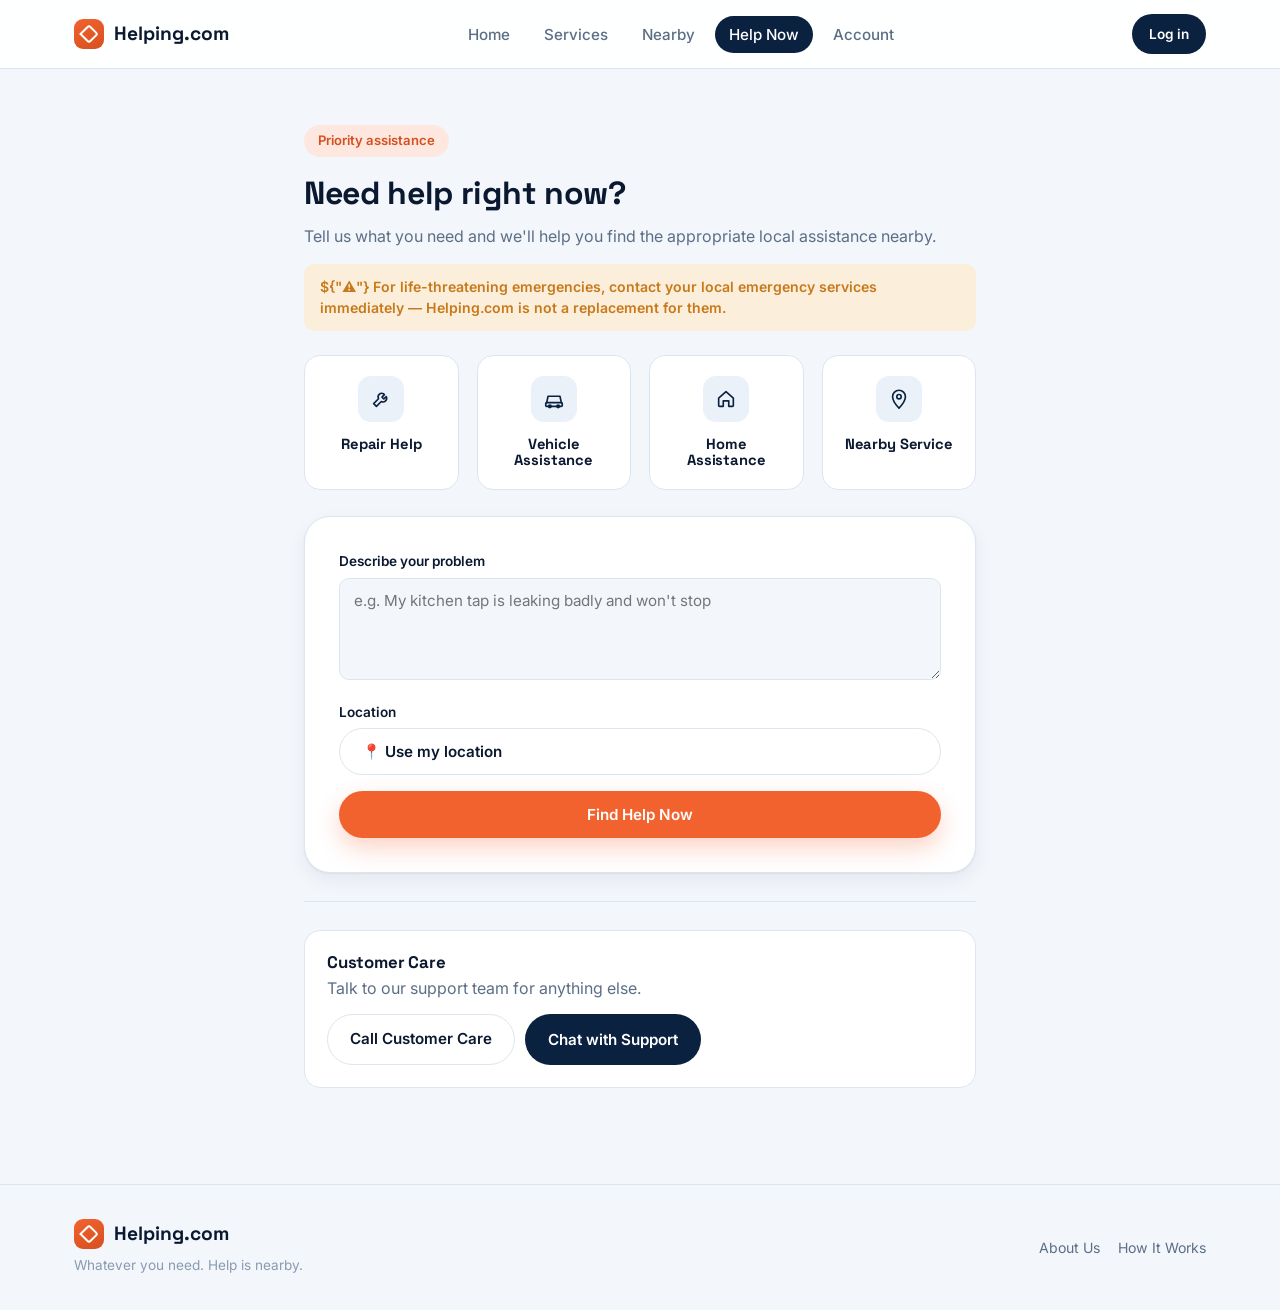
==== help-now.html @ bac557f1 "helping.com started" ====
<!DOCTYPE html>
<html lang="en">
<head>
<meta charset="UTF-8">
<meta name="viewport" content="width=device-width, initial-scale=1.0">
<title>Help Now — Helping.com</title>
<link rel="preconnect" href="https://fonts.googleapis.com">
<link href="https://fonts.googleapis.com/css2?family=Space+Grotesk:wght@500;600;700&family=Inter:wght@400;500;600;700&display=swap" rel="stylesheet">
<link rel="stylesheet" href="css/style.css">
</head>
<body>

<nav class="nav">
  <div class="container nav-row">
    <a href="index.html" class="brand"><span class="brand-mark"></span>Helping.com</a>
    <ul class="nav-links">
      <li><a href="index.html">Home</a></li>
      <li><a href="services.html">Services</a></li>
      <li><a href="nearby.html">Nearby</a></li>
      <li><a href="help-now.html" class="active">Help Now</a></li>
      <li><a href="account.html">Account</a></li>
    </ul>
    <div class="nav-actions">
      <span data-nav-auth></span>
      <button class="nav-toggle" aria-label="Menu"><svg width="22" height="22" viewBox="0 0 24 24" fill="none" stroke="currentColor" stroke-width="2"><path d="M4 7h16M4 12h16M4 17h16"/></svg></button>
    </div>
  </div>
</nav>

<header class="section" style="padding-bottom:0;">
  <div class="container" style="max-width:720px;">
    <span class="eyebrow-tag" style="background:var(--orange-tint);">Priority assistance</span>
    <h1>Need help right now?</h1>
    <p>Tell us what you need and we'll help you find the appropriate local assistance nearby.</p>
    <div class="info-strip" style="margin-bottom:24px;">${"⚠️"} For life-threatening emergencies, contact your local emergency services immediately — Helping.com is not a replacement for them.</div>
  </div>
</header>

<section class="section" style="padding-top:0;">
  <div class="container" style="max-width:720px;">
    <div class="grid grid-4" id="quickOptions" style="margin-bottom:26px;"></div>

    <div class="form-card" style="max-width:100%;">
      <div class="field">
        <label>Describe your problem</label>
        <textarea id="hnProblem" rows="4" placeholder="e.g. My kitchen tap is leaking badly and won't stop"></textarea>
      </div>
      <div class="field">
        <label>Location</label>
        <button type="button" class="btn btn-outline" id="hnLocate" style="width:100%;justify-content:flex-start;">📍 Use my location</button>
      </div>
      <button class="btn btn-primary btn-block" id="hnSubmit">Find Help Now</button>
    </div>

    <div class="divider"></div>

    <div class="card-panel" style="display:flex;justify-content:space-between;align-items:center;flex-wrap:wrap;gap:14px;">
      <div>
        <h3 style="font-size:1.05rem;margin-bottom:4px;">Customer Care</h3>
        <p style="margin:0;">Talk to our support team for anything else.</p>
      </div>
      <div style="display:flex;gap:10px;">
        <a href="tel:+910000000000" class="btn btn-outline">Call Customer Care</a>
        <button class="btn btn-navy" id="chatBtn">Chat with Support</button>
      </div>
    </div>
  </div>
</section>

<footer class="site-footer">
  <div class="container footer-row">
    <div><div class="brand" style="margin-bottom:6px;"><span class="brand-mark"></span>Helping.com</div><div class="footer-tag">Whatever you need. Help is nearby.</div></div>
    <div class="footer-links"><a href="about.html">About Us</a><a href="how-it-works.html">How It Works</a></div>
  </div>
</footer>

<nav class="bottom-nav">
  <div class="bottom-nav-row"><a href="index.html">Home</a><a href="services.html">Services</a><a href="nearby.html">Nearby</a><a href="help-now.html" class="active">Help</a><a href="account.html">Account</a></div>
</nav>

<script src="js/session.js"></script>
<script src="js/data.js"></script>
<script src="js/app.js"></script>
<script>
  const options = [
    { icon:"wrench", label:"Repair Help", q:"repair" },
    { icon:"car", label:"Vehicle Assistance", q:"mechanic" },
    { icon:"home", label:"Home Assistance", q:"cleaning" },
    { icon:"pin", label:"Nearby Service", href:"nearby.html" },
  ];
  document.getElementById("quickOptions").innerHTML = options.map(o => `
    <button class="service-card" style="align-items:center;text-align:center;cursor:pointer;border:1px solid var(--border);" data-q="${o.q||''}" data-href="${o.href||''}">
      <div class="service-icon">${icon(o.icon,22)}</div>
      <h3 style="font-size:.92rem;">${o.label}</h3>
    </button>`).join("");

  document.querySelectorAll("#quickOptions button").forEach(btn => {
    btn.addEventListener("click", () => {
      if (btn.dataset.href) { window.location.href = btn.dataset.href; return; }
      document.getElementById("hnProblem").value = "I need help with " + btn.dataset.q + " nearby.";
      toast("Pre-filled your request — add any extra details and submit.");
    });
  });

  document.getElementById("hnLocate").addEventListener("click", (e) => {
    e.target.textContent = "📍 Using Sector 4, Demo City";
    toast("Location set for this request.");
  });

  document.getElementById("hnSubmit").addEventListener("click", () => {
    const val = document.getElementById("hnProblem").value.trim();
    if (!val){ toast("Please describe what you need help with.", "error"); return; }
    toast("Searching for the most relevant help nearby…");
    setTimeout(() => window.location.href = "nearby.html?q=" + encodeURIComponent(val), 700);
  });

  document.getElementById("chatBtn").addEventListener("click", () => toast("Support chat is a demo feature in this prototype."));
</script>
</body>
</html>
---- css/style.css ----
/* ==========================================================================
   HELPING.COM — design tokens
   Palette: deep navy + helping orange, on a soft blue-white field.
   Type: Space Grotesk (display) / Inter (body).
   Motif: the "ping" — a location pin + expanding radar ring, used wherever
   we talk about distance or discovery, instead of generic card shadows.
   ========================================================================== */

:root{
  --navy:        #0B2140;
  --navy-2:      #14335C;
  --navy-ink:    #0A1830;
  --orange:      #F2622E;
  --orange-dark: #D6501F;
  --orange-tint: #FDE7DE;
  --white:       #FFFFFF;
  --bg:          #F3F7FC;
  --bg-alt:      #EAF1F9;
  --card:        #FFFFFF;
  --text:        #16233A;
  --text-muted:  #5C6E86;
  --text-faint:  #8A9AB0;
  --border:      #DCE6F0;
  --success:     #1E9E5A;
  --success-tint:#E4F6EC;
  --warn:        #C8791B;
  --warn-tint:   #FBEEDA;

  --radius-s: 10px;
  --radius-m: 16px;
  --radius-l: 26px;
  --shadow-1: 0 1px 2px rgba(10,24,48,.06), 0 8px 20px rgba(10,24,48,.06);
  --shadow-2: 0 18px 40px rgba(10,24,48,.14);

  --font-display: "Space Grotesk", "Inter", sans-serif;
  --font-body: "Inter", sans-serif;
}

*{ box-sizing: border-box; }
html{ scroll-behavior: smooth; }
body{
  margin:0;
  font-family: var(--font-body);
  background: var(--bg);
  color: var(--text);
  -webkit-font-smoothing: antialiased;
  line-height: 1.5;
}
img{ max-width:100%; display:block; }
a{ color: inherit; text-decoration: none; }
button{ font-family: inherit; }
h1,h2,h3,h4{
  font-family: var(--font-display);
  color: var(--navy-ink);
  margin: 0 0 .4em;
  line-height: 1.15;
  letter-spacing: -0.01em;
}
p{ margin: 0 0 1em; color: var(--text-muted); }
.container{ max-width: 1180px; margin: 0 auto; padding: 0 24px; }
:focus-visible{ outline: 2px solid var(--orange); outline-offset: 2px; }
@media (prefers-reduced-motion: reduce){
  *{ animation-duration: 0.001ms !important; transition-duration: 0.001ms !important; }
}

/* ---------- top nav ---------- */
.nav{
  position: sticky; top:0; z-index: 40;
  background: rgba(255,255,255,.92);
  backdrop-filter: blur(10px);
  border-bottom: 1px solid var(--border);
}
.nav-row{
  display:flex; align-items:center; justify-content:space-between;
  height: 68px;
}
.brand{ display:flex; align-items:center; gap:10px; font-family: var(--font-display); font-weight:700; font-size: 1.2rem; color: var(--navy-ink); }
.brand-mark{
  width: 30px; height: 30px; border-radius: 9px;
  background: linear-gradient(155deg, var(--orange) 0%, var(--orange-dark) 100%);
  position: relative; flex: none;
}
.brand-mark::after{
  content:""; position:absolute; inset: 8px; border: 2px solid #fff; border-radius: 3px 3px 3px 0; transform: rotate(45deg);
}
.nav-links{ display:flex; gap: 6px; list-style:none; margin:0; padding:0; }
.nav-links a{
  padding: 9px 14px; border-radius: 999px; font-size: .95rem; color: var(--text-muted); font-weight: 500;
}
.nav-links a:hover{ background: var(--bg-alt); color: var(--navy-ink); }
.nav-links a.active{ background: var(--navy); color: #fff; }
.nav-actions{ display:flex; align-items:center; gap: 10px; }
.loc-pill{
  display:flex; align-items:center; gap:6px; padding: 8px 12px; border-radius: 999px;
  background: var(--bg-alt); font-size: .85rem; color: var(--navy-ink); font-weight:600; border:1px solid var(--border); cursor:pointer;
}
.icon-btn{
  width: 38px; height:38px; border-radius:50%; display:grid; place-items:center;
  background: var(--bg-alt); border: 1px solid var(--border); color: var(--navy-ink); cursor:pointer;
}
.nav-toggle{ display:none; background:none; border:none; cursor:pointer; }

/* ---------- buttons ---------- */
.btn{
  display:inline-flex; align-items:center; justify-content:center; gap:8px;
  padding: 13px 22px; border-radius: 999px; font-weight: 600; font-size: .95rem;
  border: 1px solid transparent; cursor:pointer; transition: transform .15s ease, box-shadow .15s ease, background .15s ease;
  white-space: nowrap;
}
.btn:active{ transform: translateY(1px) scale(.99); }
.btn-primary{ background: var(--orange); color:#fff; box-shadow: 0 10px 24px rgba(242,98,46,.28); }
.btn-primary:hover{ background: var(--orange-dark); }
.btn-navy{ background: var(--navy); color:#fff; }
.btn-navy:hover{ background: var(--navy-2); }
.btn-outline{ background: #fff; color: var(--navy-ink); border-color: var(--border); }
.btn-outline:hover{ border-color: var(--navy); }
.btn-ghost{ background: transparent; color: var(--navy-ink); }
.btn-ghost:hover{ background: var(--bg-alt); }
.btn-sm{ padding: 9px 16px; font-size: .85rem; }
.btn-block{ width:100%; }
.btn[disabled]{ opacity:.55; cursor:not-allowed; }

/* ---------- hero ---------- */
.hero{
  padding: 64px 0 40px;
  position: relative; overflow: hidden;
}
.hero-grid{
  display:grid; grid-template-columns: 1.1fr .9fr; gap: 48px; align-items:center;
}
.eyebrow-tag{
  display:inline-flex; align-items:center; gap:8px; padding:6px 14px; border-radius:999px;
  background: var(--orange-tint); color: var(--orange-dark); font-weight:600; font-size:.82rem; margin-bottom:18px;
}
.hero h1{ font-size: clamp(2.2rem, 4vw, 3.4rem); max-width: 12ch; }
.hero-sub{ font-size: 1.08rem; max-width: 46ch; margin-bottom: 28px; }
.search-card{
  background:#fff; border-radius: var(--radius-l); padding: 10px; box-shadow: var(--shadow-2);
  border: 1px solid var(--border); display:flex; flex-direction:column; gap:6px;
}
.search-row{ display:flex; align-items:center; gap:10px; padding: 12px 16px; border-radius: 18px; }
.search-row:hover{ background: var(--bg-alt); }
.search-row input{ border:none; outline:none; background:transparent; font-size: .98rem; width:100%; color: var(--text); font-family: inherit; }
.search-divider{ height:1px; background: var(--border); margin: 0 16px; }
.search-actions{ display:flex; gap:10px; padding: 6px 8px 4px; }
.hero-actions{ display:flex; gap:14px; margin-top:22px; flex-wrap:wrap; }

/* radar / ping visual */
.ping-scene{
  position: relative; aspect-ratio: 1/1; max-width: 420px; margin: 0 auto;
  display:grid; place-items:center;
}
.ping-ring{
  position:absolute; border-radius:50%; border: 1.5px solid rgba(242,98,46,.35);
}
.ping-ring.r1{ width: 40%; height:40%; }
.ping-ring.r2{ width: 65%; height:65%; }
.ping-ring.r3{ width: 90%; height:90%; }
.ping-scene.animated .ping-ring{ animation: pingOut 3.2s ease-out infinite; }
.ping-scene.animated .ping-ring.r2{ animation-delay: .5s; }
.ping-scene.animated .ping-ring.r3{ animation-delay: 1s; }
@keyframes pingOut{ 0%{ opacity:.9; transform: scale(.85);} 100%{ opacity:0; transform: scale(1.08);} }
.ping-core{
  position:relative; z-index:2; width: 92px; height:92px; border-radius: 26px;
  background: linear-gradient(155deg, var(--navy) 0%, var(--navy-2) 100%);
  display:grid; place-items:center; box-shadow: var(--shadow-2);
}
.ping-core svg{ width: 40px; height:40px; }
.ping-chip{
  position:absolute; background:#fff; border-radius: 14px; padding:10px 14px; box-shadow: var(--shadow-1);
  display:flex; align-items:center; gap:8px; font-size:.82rem; font-weight:600; border: 1px solid var(--border);
}
.ping-chip.c1{ top: 6%; left: -4%; }
.ping-chip.c2{ bottom: 10%; right: -6%; }
.ping-chip.c3{ bottom: -2%; left: 18%; }
.dot{ width:8px; height:8px; border-radius:50%; }
.dot-live{ background: var(--success); box-shadow: 0 0 0 3px var(--success-tint); }

/* ---------- sections ---------- */
.section{ padding: 56px 0; }
.section-head{ display:flex; align-items:flex-end; justify-content:space-between; margin-bottom: 26px; gap: 16px; flex-wrap:wrap; }
.section-head h2{ font-size: 1.7rem; margin:0; }
.section-head p{ margin: 6px 0 0; }
.link-more{ font-weight:600; color: var(--orange-dark); white-space:nowrap; }
.link-more:hover{ text-decoration: underline; }

/* ---------- grids ---------- */
.grid{ display:grid; gap: 18px; }
.grid-4{ grid-template-columns: repeat(4, 1fr); }
.grid-3{ grid-template-columns: repeat(3, 1fr); }
.grid-2{ grid-template-columns: repeat(2, 1fr); }
@media (max-width: 980px){ .grid-4{ grid-template-columns: repeat(2,1fr);} .grid-3{ grid-template-columns: repeat(2,1fr);} }
@media (max-width: 640px){ .grid-4, .grid-3, .grid-2{ grid-template-columns: 1fr; } .hero-grid{ grid-template-columns: 1fr; } }

/* ---------- service card ---------- */
.service-card{
  background: var(--card); border: 1px solid var(--border); border-radius: var(--radius-m);
  padding: 20px; display:flex; flex-direction:column; gap: 10px; transition: box-shadow .18s ease, transform .18s ease;
}
.service-card:hover{ box-shadow: var(--shadow-1); transform: translateY(-2px); }
.service-icon{
  width: 46px; height:46px; border-radius: 13px; background: var(--bg-alt); display:grid; place-items:center; color: var(--navy);
}
.service-card h3{ font-size: 1.02rem; margin: 4px 0 0; }
.service-card .meta-line{ font-size: .82rem; color: var(--text-faint); margin-top: auto; }

/* ---------- provider card ---------- */
.provider-card{
  background: var(--card); border:1px solid var(--border); border-radius: var(--radius-m);
  padding: 18px; display:flex; gap: 16px;
}
.provider-thumb{
  width: 76px; height:76px; border-radius: 18px; flex:none; background-size:cover; background-position:center;
  background-color: var(--bg-alt);
}
.provider-main{ flex:1; min-width:0; }
.provider-top{ display:flex; align-items:flex-start; justify-content:space-between; gap:10px; }
.provider-name{ font-weight:700; color: var(--navy-ink); font-size: 1.02rem; }
.badge{
  display:inline-flex; align-items:center; gap:5px; font-size:.74rem; font-weight:700; padding: 3px 9px; border-radius: 999px;
}
.badge-verified{ background: var(--success-tint); color: var(--success); }
.badge-open{ background: var(--success-tint); color: var(--success); }
.badge-closed{ background: var(--bg-alt); color: var(--text-faint); }
.stat-row{ display:flex; flex-wrap:wrap; gap: 12px; margin: 8px 0; font-size:.87rem; color: var(--text-muted); }
.stat-row b{ color: var(--navy-ink); }
.tag-row{ display:flex; flex-wrap:wrap; gap:6px; margin-top:6px; }
.tag{ background: var(--bg-alt); color: var(--text-muted); font-size:.76rem; padding: 4px 10px; border-radius: 999px; }
.provider-actions{ display:flex; gap:8px; margin-top:12px; flex-wrap:wrap; }

/* ---------- how-it-works steps ---------- */
.steps{ display:grid; grid-template-columns: repeat(5,1fr); gap: 14px; }
.step{ background:#fff; border:1px solid var(--border); border-radius: var(--radius-m); padding: 22px 18px; position:relative; }
.step-index{ font-family: var(--font-display); font-size: 1.6rem; color: var(--orange); font-weight:700; }
@media (max-width: 900px){ .steps{ grid-template-columns: repeat(2,1fr);} }
@media (max-width: 560px){ .steps{ grid-template-columns: 1fr;} }

/* ---------- filters ---------- */
.filter-panel{ background:#fff; border:1px solid var(--border); border-radius: var(--radius-m); padding: 20px; }
.filter-group{ margin-bottom: 20px; }
.filter-group h4{ font-size:.9rem; margin-bottom:10px; }
.filter-chip-row{ display:flex; flex-wrap:wrap; gap:8px; }
.chip{
  padding: 7px 13px; border-radius: 999px; background: var(--bg-alt); font-size:.82rem; color: var(--text-muted);
  border: 1px solid transparent; cursor:pointer; font-weight:500;
}
.chip.is-active{ background: var(--navy); color:#fff; }
input[type="range"]{ width:100%; accent-color: var(--orange); }
.check-row{ display:flex; align-items:center; gap:8px; font-size:.9rem; color: var(--text-muted); margin-bottom:8px; }

/* ---------- map panel (demo) ---------- */
.map-demo{
  background: linear-gradient(160deg, #0E2A4C 0%, #14335C 60%, #1A3E6E 100%);
  border-radius: var(--radius-m); position:relative; overflow:hidden; min-height: 420px;
  color:#fff;
}
.map-grid-lines{ position:absolute; inset:0; background-image: linear-gradient(rgba(255,255,255,.06) 1px, transparent 1px), linear-gradient(90deg, rgba(255,255,255,.06) 1px, transparent 1px); background-size: 34px 34px; }
.map-pin{ position:absolute; width: 14px; height:14px; border-radius: 50% 50% 50% 0; background: var(--orange); transform: rotate(-45deg); box-shadow: 0 0 0 5px rgba(242,98,46,.22); }
.map-pin.me{ background:#fff; box-shadow: 0 0 0 8px rgba(255,255,255,.18); }
.map-label{ position:absolute; transform: translate(-50%,-135%); background: rgba(9,22,42,.85); padding: 4px 9px; border-radius: 8px; font-size:.72rem; white-space:nowrap; }
.map-note{ position:absolute; bottom:14px; left:14px; right:14px; background: rgba(9,22,42,.7); border: 1px solid rgba(255,255,255,.14); border-radius: 12px; padding: 10px 14px; font-size:.78rem; color: rgba(255,255,255,.8); }

/* ---------- forms ---------- */
.form-card{ background:#fff; border:1px solid var(--border); border-radius: var(--radius-l); padding: 34px; max-width: 460px; margin: 0 auto; box-shadow: var(--shadow-1); }
.field{ margin-bottom: 16px; }
.field label{ display:block; font-size:.85rem; font-weight:600; color: var(--navy-ink); margin-bottom:6px; }
.field input, .field select, .field textarea{
  width:100%; padding: 12px 14px; border-radius: var(--radius-s); border: 1px solid var(--border);
  font-size: .95rem; font-family: inherit; background: var(--bg); color: var(--text); outline:none;
}
.field input:focus, .field select:focus, .field textarea:focus{ border-color: var(--navy); background:#fff; }
.field-error{ color:#C43A3A; font-size:.8rem; margin-top:6px; display:none; }
.field.has-error input{ border-color:#C43A3A; }
.field.has-error .field-error{ display:block; }
.form-foot{ text-align:center; font-size:.88rem; color: var(--text-muted); margin-top:16px; }

/* ---------- steps (multi-step form) ---------- */
.progress-track{ display:flex; gap:6px; margin-bottom: 26px; }
.progress-seg{ height:5px; flex:1; border-radius:999px; background: var(--border); }
.progress-seg.done{ background: var(--orange); }

/* ---------- account / dashboard ---------- */
.dash-shell{ display:grid; grid-template-columns: 240px 1fr; gap: 24px; }
.dash-nav{ display:flex; flex-direction:column; gap:4px; }
.dash-nav button{
  text-align:left; background:none; border:none; padding: 11px 14px; border-radius: var(--radius-s); cursor:pointer;
  font-size:.92rem; font-weight:600; color: var(--text-muted);
}
.dash-nav button.is-active{ background: var(--navy); color:#fff; }
.dash-panel{ background:#fff; border:1px solid var(--border); border-radius: var(--radius-m); padding: 26px; min-height:340px; }
@media (max-width: 800px){ .dash-shell{ grid-template-columns:1fr; } }

.avatar{ width:64px; height:64px; border-radius:50%; background: var(--bg-alt); display:grid; place-items:center; font-weight:700; color: var(--navy); font-family: var(--font-display); font-size:1.2rem; }

/* ---------- misc ---------- */
.divider{ height:1px; background: var(--border); margin: 28px 0; }
.empty-state{ text-align:center; padding: 50px 20px; color: var(--text-muted); }
.empty-state svg{ margin-bottom: 14px; opacity:.6; }
.skeleton{ background: linear-gradient(90deg, var(--bg-alt) 25%, #F7FAFD 37%, var(--bg-alt) 63%); background-size: 400% 100%; animation: shimmer 1.4s infinite; border-radius: var(--radius-m); }
@keyframes shimmer{ 0%{ background-position: 100% 0;} 100%{ background-position:0 0;} }

.card-panel{ background:#fff; border:1px solid var(--border); border-radius: var(--radius-m); padding: 22px; }
.info-strip{ display:flex; align-items:center; gap:10px; background: var(--warn-tint); color: var(--warn); border-radius: var(--radius-s); padding: 12px 16px; font-size:.88rem; font-weight:600; }

.review-card{ border-bottom: 1px solid var(--border); padding: 16px 0; }
.review-card:last-child{ border-bottom:none; }
.stars{ color: var(--orange); letter-spacing:2px; }

footer.site-footer{ border-top:1px solid var(--border); padding: 34px 0; margin-top: 40px; }
.footer-row{ display:flex; align-items:center; justify-content:space-between; flex-wrap:wrap; gap:14px; }
.footer-links{ display:flex; gap: 18px; font-size:.88rem; color: var(--text-muted); }
.footer-links a:hover{ color: var(--navy-ink); }
.footer-tag{ font-size:.85rem; color: var(--text-faint); }

/* ---------- toast ---------- */
#toast-root{ position: fixed; bottom: 24px; left: 50%; transform: translateX(-50%); z-index: 100; display:flex; flex-direction:column; gap:8px; align-items:center; }
.toast{
  background: var(--navy-ink); color:#fff; padding: 12px 20px; border-radius: 999px; font-size:.88rem; font-weight:600;
  box-shadow: var(--shadow-2); display:flex; align-items:center; gap:8px; animation: toastIn .22s ease;
}
.toast.error{ background: #7A2323; }
.toast.success{ background: #1B5E3A; }
@keyframes toastIn{ from{ opacity:0; transform: translateY(8px);} to{ opacity:1; transform:none; } }

/* ---------- bottom nav (mobile) ---------- */
.bottom-nav{
  display:none; position: fixed; bottom:0; left:0; right:0; z-index: 40;
  background:#fff; border-top:1px solid var(--border); padding: 8px 6px calc(8px + env(safe-area-inset-bottom));
}
.bottom-nav-row{ display:flex; justify-content:space-between; }
.bottom-nav a{ flex:1; display:flex; flex-direction:column; align-items:center; gap:3px; font-size:.68rem; color: var(--text-faint); padding: 4px 0; font-weight:600; }
.bottom-nav a.active{ color: var(--orange-dark); }

@media (max-width: 860px){
  .nav-links{ display:none; }
  .nav-toggle{ display:block; }
  .bottom-nav{ display:block; }
  body{ padding-bottom: 64px; }
  .dash-shell{ grid-template-columns: 1fr; }
}
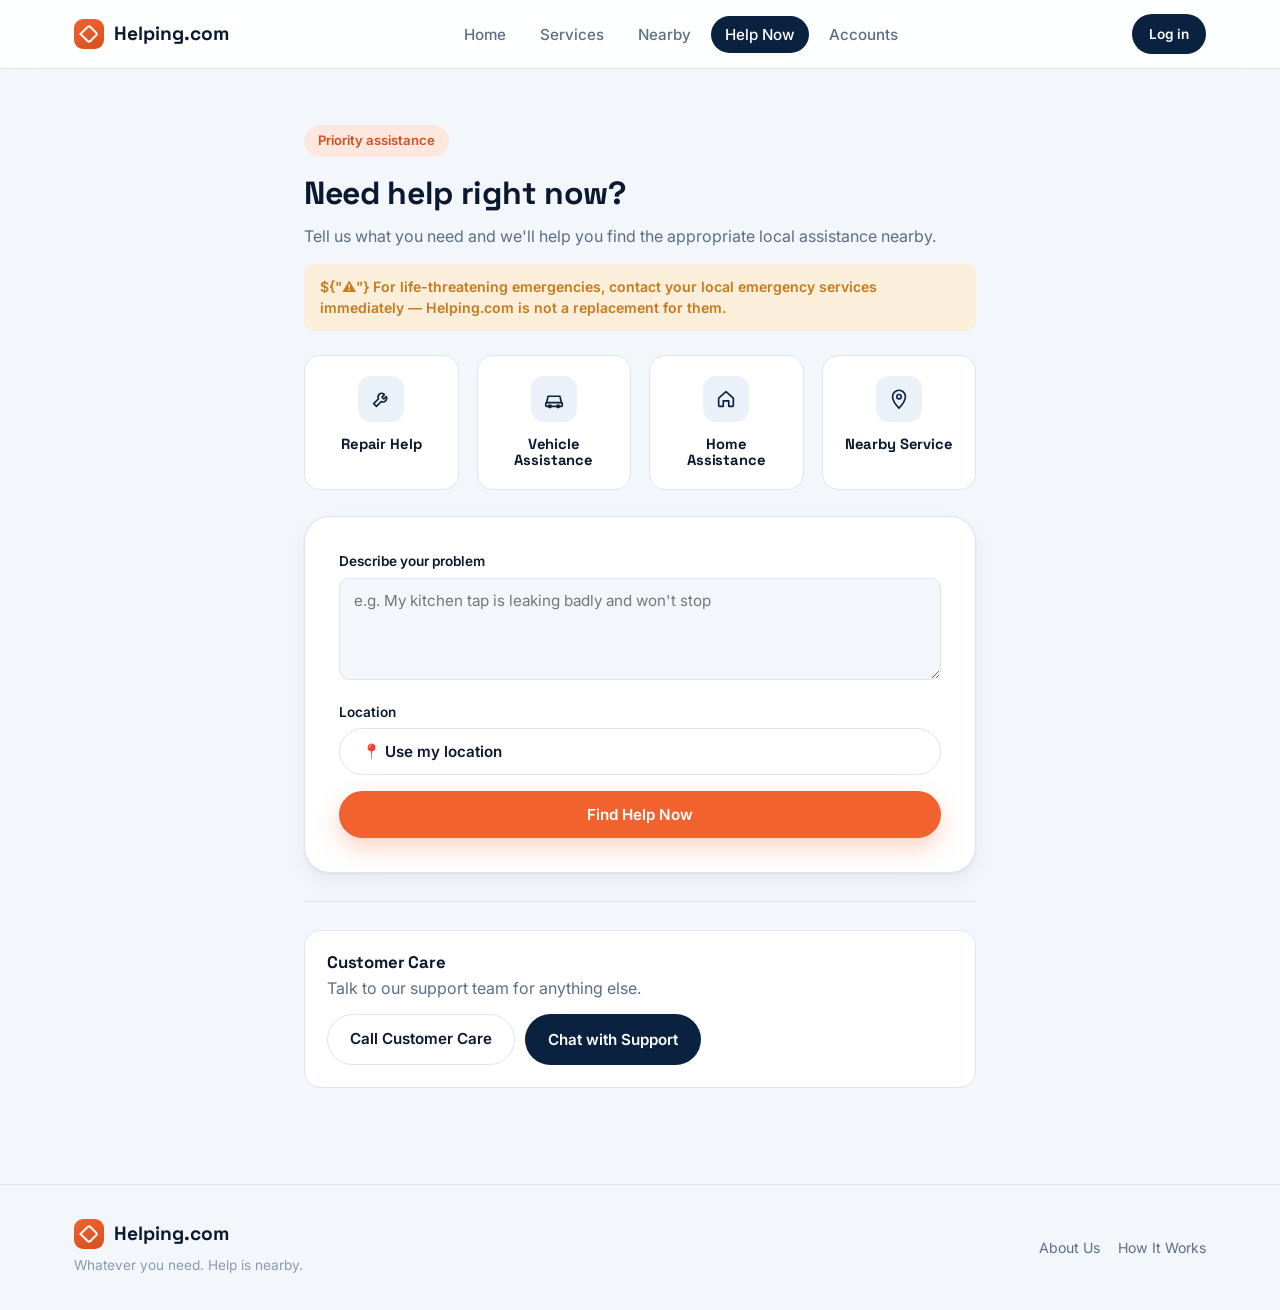
==== commit bdf4b81f: "spelling update" ====
--- a/help-now.html
+++ b/help-now.html
@@ -18,7 +18,7 @@
       <li><a href="services.html">Services</a></li>
       <li><a href="nearby.html">Nearby</a></li>
       <li><a href="help-now.html" class="active">Help Now</a></li>
-      <li><a href="account.html">Account</a></li>
+      <li><a href="account.html">Accounts</a></li>
     </ul>
     <div class="nav-actions">
       <span data-nav-auth></span>
